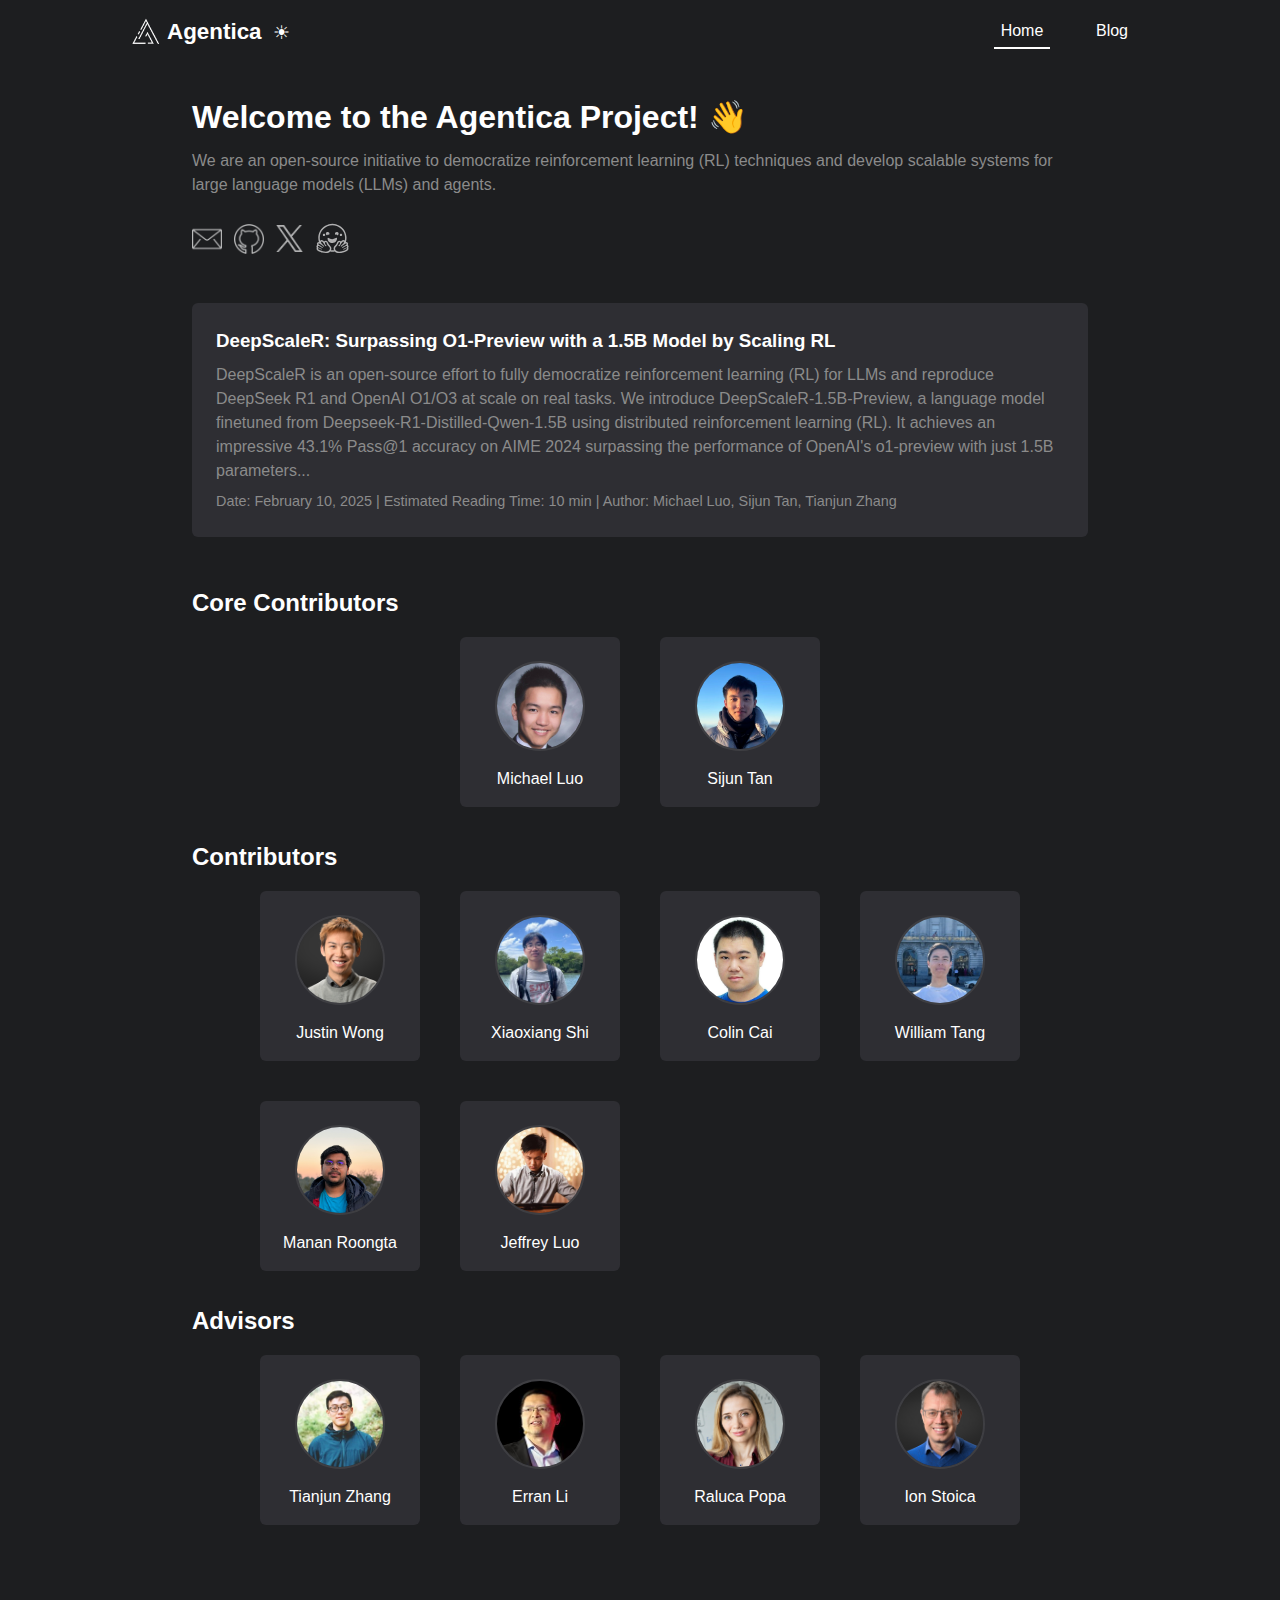
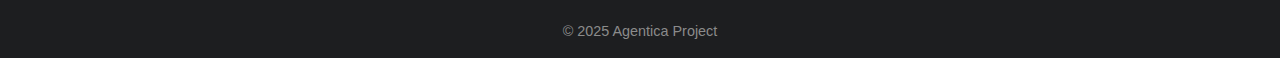
==== index.html @ f3c55188 "Update index.html" ====
<!DOCTYPE html>
<html lang="en">
<head>
  <meta charset="UTF-8" />
  <meta name="viewport" content="width=device-width, initial-scale=1.0"/>
  <title>Agentica - Home</title>
  <!-- Link to CSS -->
  <link rel="stylesheet" href="styles.css" />
  <!-- Add favicon -->
  <link rel="icon" type="image/x-icon" href="images/agentica_logo/favicon.ico">
</head>
<body>

  <!-- ========== HEADER / NAVBAR ========== -->
  <header>
    <div class="logo">
      <a href="index.html" class="logo-container">
        <img src="images/agentica_logo/agentica_logo_light.png" alt="Agentica Logo" class="logo-img" id="logo">
        <h1 class="logo-text">Agentica</h1>
        <button class="theme-toggle-btn" id="themeToggleBtn">
          <span class="toggle-icon">☾</span>
          <span class="toggle-label">Light Mode</span>
        </button>
      </a>          
    </div>
    <nav class="nav-bar">
      <ul class="nav-links">
        <li><a href="index.html" class="nav-btn active">Home</a></li>
        <li><a href="blog.html" class="nav-btn">Blog</a></li> 
      </ul>
    </nav>
  </header>

  <!-- ========== HERO / INTRO SECTION ========== -->
  <section class="hero">
    <div class="hero-text">
      <h2>Welcome to the Agentica Project! 👋 </h2>
      <p class="main-paragraph">
        We are an open-source initiative to democratize reinforcement learning (RL) techniques and develop scalable systems for large language models (LLMs) and agents.
      </p>
      <div class="social-icons">
        <a href="mailto:agenticaproject@gmail.com">
          <img id="email-icon" src="images/contact_icons/email_light.png" alt="Email" class="social-icon">
        </a>
        <a href="https://github.com/agentica-project">
          <img id="github-icon" src="images/contact_icons/github_light.png" alt="GitHub" class="social-icon">
        </a>
        <a href="https://x.com/agentica_">
          <img id="x-icon" src="images/contact_icons/x_light.png" alt="Twitter" class="social-icon x-logo">
        </a>
        <a href="https://huggingface.co/agentica-org">
          <img id="huggingface-icon" src="images/contact_icons/huggingface_light.png" alt="Hugging Face" class="social-icon">
        </a>
      </div>
    </div>
  </section>

  <!-- ========== PROJECT SECTION ========== -->
  <section id="project">
    <a href="https://pretty-radio-b75.notion.site/DeepScaleR-Surpassing-O1-Preview-with-a-1-5B-Model-by-Scaling-RL-19681902c1468005bed8ca303013a4e2" rel="noopener noreferrer">
      <h3>DeepScaleR: Surpassing O1-Preview with a 1.5B Model by Scaling RL</h3>
      <p class="main-paragraph">
        DeepScaleR is an open-source effort to fully democratize reinforcement learning (RL) for LLMs and reproduce DeepSeek R1 and OpenAI O1/O3 at scale on real tasks. We introduce DeepScaleR-1.5B-Preview, a language model finetuned from Deepseek-R1-Distilled-Qwen-1.5B using distributed reinforcement learning (RL). It achieves an impressive 43.1% Pass@1 accuracy on AIME 2024 surpassing the performance of OpenAI's o1-preview with just 1.5B parameters...
      </p>
      <div class="post-meta">Date: February 10, 2025 | Estimated Reading Time: 10 min | Author: Michael Luo, Sijun Tan, Tianjun Zhang</div>
    </a>
  </section>

  <!-- ========== TEAM SECTION ========== -->
  <section id="team">
    <!-- Core Contributors -->
    <div class="team-group">
      <h3>Core Contributors</h3>
      <div class="team-grid">
        <!-- Michael Luo -->
        <div class="team-member">
          <!-- The entire tile is a link -->
          <a href="https://michaelzhiluo.github.io/" target="_blank" rel="noopener noreferrer">
            <img src="images/people/michael_luo.jpg" alt="Michael Luo" />
            <h4>Michael Luo</h4>
          </a>
        </div>

        <!-- Sijun Tan -->
        <div class="team-member">
          <a href="https://jeffreysijuntan.github.io/" target="_blank" rel="noopener noreferrer">
            <img src="images/people/sijun_tan.png" alt="Sijun Tan" />
            <h4>Sijun Tan</h4>
          </a>
        </div>
      </div>
    </div>

    <!-- Contributors -->
    <div class="team-group">
      <h3>Contributors</h3>
      <div class="team-grid contributors-grid">
        <!-- Justin Wong -->
        <div class="team-member">
          <a href="https://people.eecs.berkeley.edu/~wong.justin/" target="_blank" rel="noopener noreferrer">
            <img src="images/people/justin_wong.jpg" alt="Justin Wong" />
            <h4>Justin Wong</h4>
          </a>
        </div>

        <!-- Xiaoxiang Shi -->
        <div class="team-member">
          <a href="https://scholar.google.com/citations?user=G4YpJt4AAAAJ&hl=en" target="_blank" rel="noopener noreferrer">
            <img src="images/people/xiaoxiang_shi.jpg" alt="Xiaoxiang Shi" />
            <h4>Xiaoxiang Shi</h4>
          </a>
        </div>

        <!-- Colin Cai -->
        <div class="team-member">
          <a href="https://www.linkedin.com/in/colincai9" target="_blank" rel="noopener noreferrer">
            <img src="images/people/colin_cai.jpg" alt="Colin Cai" />
            <h4>Colin Cai</h4>
          </a>
        </div>

        <!-- William Tang -->
        <div class="team-member">
          <a href="https://www.linkedin.com/in/william-tang-cal/" target="_blank" rel="noopener noreferrer">
            <img src="images/people/william_tang.png" alt="William Tang" />
            <h4>William Tang</h4>
          </a>
        </div>

        <!-- Manan Roongta -->
        <div class="team-member">
          <a href="https://www.linkedin.com/in/mananroongta/" target="_blank" rel="noopener noreferrer">
            <img src="images/people/manan_roongta.jpg" alt="Manan Roongta" />
            <h4>Manan Roongta</h4>
          </a>
        </div>

        <!-- Jeffrey Luo -->
        <div class="team-member">
          <a href="https://www.linkedin.com/in/jeffrey-luo-a4929126a" target="_blank" rel="noopener noreferrer">
            <img src="images/people/jeffrey_luo.jpeg" alt="Jeffrey Luo" />
            <h4>Jeffrey Luo</h4>
          </a>
        </div>
      </div>
    </div>

    <!-- Advisors -->
    <div class="team-group">
      <h3>Advisors</h3>
      <div class="team-grid">
        <!-- Tianjun Zhang -->
        <div class="team-member">
          <a href="https://tianjunz.github.io/" target="_blank" rel="noopener noreferrer">
            <img src="images/people/tianjun_zhang.jpeg" alt="Tianjun Zhang" />
            <h4>Tianjun Zhang</h4>
          </a>
        </div>

        <!-- Erran Li -->
        <div class="team-member">
          <a href="https://www.cs.columbia.edu/~lierranli/" target="_blank" rel="noopener noreferrer">
            <img src="images/people/erran_li.jpeg" alt="Erran Li" />
            <h4>Erran Li</h4>
          </a>
        </div>

        <!-- Raluca Popa -->
        <div class="team-member">
          <a href="https://people.eecs.berkeley.edu/~raluca/" target="_blank" rel="noopener noreferrer">
            <img src="images/people/raluca_popa.png" alt="Raluca Ada Popa" />
            <h4>Raluca Popa</h4>
          </a>
        </div>

        <!-- Ion Stoica -->
        <div class="team-member">
          <a href="https://people.eecs.berkeley.edu/~istoica/" target="_blank" rel="noopener noreferrer">
            <img src="images/people/ion_stoica.png" alt="Ion Stoica" />
            <h4>Ion Stoica</h4>
          </a>
        </div>
      </div>
    </div>
  </section>

  <!-- ========== FOOTER ========== -->
  <footer>
    <p>© 2025 Agentica Project</p>
  </footer>
  <script>
    const themeToggleBtn = document.getElementById('themeToggleBtn');
    const body = document.body;
    const emailIcon = document.getElementById('email-icon');
    const githubIcon = document.getElementById('github-icon');
    const xIcon = document.getElementById('x-icon');
    const huggingfaceIcon = document.getElementById('huggingface-icon');
    const logo = document.getElementById('logo');
    const toggleIcon = document.querySelector('.toggle-icon');
    const toggleLabel = document.querySelector('.toggle-label');

    // Function to update image sources based on theme
    function updateIcons(theme) {
        if (theme === 'light') {
        emailIcon.src = "images/contact_icons/email_light.png";
        githubIcon.src = "images/contact_icons/github_light.png";
        xIcon.src = "images/contact_icons/x_light.png";
        logo.src = "images/agentica_logo/agentica_logo_light.png"; // Light mode logo
        huggingfaceIcon.src = "images/contact_icons/huggingface_light.svg";
        } else {
        emailIcon.src = "images/contact_icons/email_dark.png";
        githubIcon.src = "images/contact_icons/github_dark.png";
        xIcon.src = "images/contact_icons/x_dark.png";
        logo.src = "images/agentica_logo/agentica_logo_dark.png"; // Dark mode logo
        huggingfaceIcon.src = "images/contact_icons/huggingface_dark.svg";
        }
    }

    // Check stored theme in localStorage
    let savedTheme = localStorage.getItem('theme');

    // If no theme is set, default to dark mode
    if (!savedTheme) {
        savedTheme = 'dark';
        localStorage.setItem('theme', 'dark');
    }

    // Apply the stored theme on page load
    if (savedTheme === 'light') {
        body.classList.add('light-mode');
        toggleIcon.textContent = '☾'; // Moon icon for light mode
        toggleLabel.textContent = 'Dark Mode';
        updateIcons('light');
    } else {
        body.classList.remove('light-mode');
        toggleIcon.textContent = '☀\uFE0E';  // Force sun to text style
        toggleLabel.textContent = 'Light Mode';
        updateIcons('dark');
    }

    // Event listener for theme toggle
    themeToggleBtn.addEventListener('click', () => {
        body.classList.toggle('light-mode');
        let newTheme = body.classList.contains('light-mode') ? 'light' : 'dark';
        localStorage.setItem('theme', newTheme);
        toggleIcon.textContent = newTheme === 'light' ? '☾' : '☀\uFE0E';
        toggleLabel.textContent = newTheme === 'light' ? 'Dark Mode' : 'Light Mode';
        updateIcons(newTheme);
    });
  </script>
  
</body>
</html>
---- styles.css ----
/* ========== GLOBAL STYLES ========== */

/* Default (Dark Mode) -- you can store the dark mode in :root,
   or store them in a .dark-mode class. 
   We'll store the default in :root as dark mode. 
*/
:root {
  --bg-color: #1d1e20;   /* background color */
  --text-color: #fff; /* text color */
  --card-bg: #2e2e33;    /* background for cards / tiles */
  --card-hover-bg: #2e2e33;
  --border-color: rgba(128, 128, 128, 0.2); /* More subtle gray with opacity */
  --link-hover: #ccc;
  color-scheme: dark light; /* Helps prevent white flash in dark mode */
  --gray-text: #8b8b8b;  /* Gray for dark mode */
}

/* We'll define a .light-mode class to override these vars */
.light-mode {
  --bg-color: #f5f5f5;    
  --text-color: #000;
  --card-bg: #fff;   /* Changed from #f2f2f2 to white */
  --card-hover-bg: #fff;  /* Changed from #e6e6e6 to white */
  --border-color: rgba(128, 128, 128, 0.2); /* Same subtle gray for light mode */
  --link-color: #1a0dab;
  --link-hover-color: #551a8b;
  --gray-text: #666666;  /* Darker gray for light mode */
}

/* Apply these variables */
* {
  margin: 0;
  padding: 0;
  box-sizing: border-box;
  font-family: Segoe UI, Roboto, Helvetica, Arial, sans-serif;
}

body {
  background: var(--bg-color);
  color: var(--text-color);
  line-height: 1.5;
  transition: background-color 0.3s ease, color 0.3s ease;
  padding-top: 45px; /* Reduced from 52px */
}

/* Links */
a {
  text-decoration: none;
  color: var(--text-color);
  transition: color 0.3s, background 0.3s;
}

/* Header / Navbar */
header {
  display: flex;
  justify-content: space-between;
  align-items: center;
  padding: 0.4rem 10%; /* Reduced from 0.5rem */
  background: var(--bg-color);
  position: fixed; /* Change from relative to fixed */
  top: 0;
  left: 0;
  right: 0;
  z-index: 1000; /* Ensure header stays above other content */
  transition: background-color 0.3s ease;
}

nav ul {
  list-style: none;
  display: flex;
  gap: 1rem;
}

nav ul li a {
  padding: 0.5rem 0.75rem;
  border-radius: 0;
}

.main-paragraph {
  color: var(--gray-text);
}  

nav ul li a:hover,
nav ul li a.active {
  background: transparent;
}

.logo {
  display: flex;
  align-items: center;
  margin-left: 0; /* Remove the extra margin */
}
  
.logo-img {
  height: 35px;
  width: auto;
  display: block; /* Remove any extra space */
}  

.logo-container {
  display: flex;
  align-items: center; /* Keep items vertically centered */
  gap: 4px;
  text-decoration: none;
  position: relative;
  padding-right: 28px;
  height: 35px; /* Match logo height */
}
  
.logo-text {
  font-size: 1.4rem;
  color: var(--text-color);
  font-weight: bold;
  margin: 0;
  line-height: 35px; /* Match logo height */
  display: flex;
  align-items: center;
  transition: background-color 0.3s ease, 
              color 0.3s ease, 
              border-color 0.3s ease;
}
  
.social-icons {
  display: flex;
  justify-content: flex-start;
  align-items: center;
  gap: 12px;
  margin-top: 0 !important;
  padding-top: 0px !important;
  padding-left: 0;
}
  
.social-icon {
  width: 30px;
  height: auto;
  opacity: 0.7;
  transition: transform 0.2s ease-in-out, opacity 0.2s ease-in-out;
}

/* Specific styles for X logo - only modifying width */
.social-icon.x-logo {
  width: 27px;
  opacity: 0.65;
}

/* Specific style for Hugging Face logo */
.social-icon#huggingface-icon {
  width: 35px;
  opacity: 0.65;
}

/* Hover effects for all icons */
.social-icon:hover {
  transform: scale(1.1);
  opacity: 1 !important;
}

/* Align Blog/Home buttons and Theme Toggle Button */
.nav-bar {
  display: flex;
  align-items: center;
  justify-content: flex-end; /* Align everything to the right */
  gap: 15px; /* Keeps spacing between elements */
  height: 50px; /* Ensures navbar height remains fixed */
  margin-right: 20px; /* Add some margin from the right edge */
}

.nav-links {
  list-style: none;
  display: flex;
  align-items: center;
  gap: 10px; /* Consistent spacing between buttons */
  margin: 0;
  padding: 0;
}

.nav-links li {
  margin-right: 0;
}

/* Update nav button styles */
.nav-btn {
  display: inline-block;
  padding: 8px 15px; /* Reduced from 10px 15px */
  color: var(--text-color);
  text-decoration: none;
  font-weight: normal;
  font-size: 16px;
  line-height: 1;
  min-width: 80px;
  text-align: center;
  transition: opacity 0.3s ease;
  position: relative;
  background: transparent;
  border-radius: 0;
}

/* Add underline for active state */
.nav-btn.active {
  color: var(--text-color);
}

.nav-btn.active::after {
  content: '';
  position: absolute;
  bottom: -2px; /* Adjusted from 6px */
  left: 15%;
  width: 70%;
  height: 2px;
  background-color: var(--text-color);
  transition: background-color 0.3s ease;
}

/* Update hover state */
.nav-btn:hover {
  opacity: 0.7;
}

/* Hero */
.hero {
  background: var(--bg-color);
  padding: 3rem 15% 1.5rem 15%; /* Increased bottom padding from 1rem */
  text-align: left;
}

.hero-text {
  max-width: none;
  margin: 0;
  text-align: left;
  padding-left: 0; /* Remove the extra padding */
}

.hero-text h2 {
  font-size: 2rem;
  margin-bottom: 0.5rem !important; /* Reduced from 1rem */
  padding-bottom: 0px !important;
}

.hero-text .main-paragraph {
  margin-bottom: 1.5rem; /* Increased from 1rem */
  max-width: none;
}

/* Project Title */
#project {
  padding: 1rem 15% 2rem 15%; /* Add back some top padding (was 0) */
}

#project h2 {
  display: none; /* Remove "Our Latest Project" heading */
}

/* Update project card styling for both modes */
#project a {
  text-decoration: none;
  border: none;
  display: block;
  padding: 1.5rem;
  border-radius: 6px;
  box-shadow: none;
  background: #2e2e33; /* Darker background to match Lilian's */
}

/* Light mode - white background */
.light-mode #project a {
  background: #fff;
}

#project-title {
  color: var(--text-color);
  font-weight: bold;
  font-size: 1.5rem;
  cursor: pointer;
  margin-bottom: 0.5rem;
}

#project h3 {
  margin-bottom: 0.5rem; /* Increased spacing between title and description */
}

#project .main-paragraph {
  margin-bottom: 0.5rem; /* Added spacing between description and date */
  color: var(--gray-text);
}

/* Section Headings */
section {
  padding: 2rem 15%;
  max-width: none;
}

section h2 {
  font-size: 1.75rem;
  margin-bottom: 1rem;
  color: var(--text-color);
  border-bottom: 1px solid var(--border-color);
  padding-bottom: 0.5rem;
  transition: background-color 0.3s ease, 
              color 0.3s ease, 
              border-color 0.3s ease;
}

/* Remove the border specifically for "Agentica Project" */
.hero h2 {
  border-bottom: none !important;
}

/* Team / Cards */
.team-group {
  margin-bottom: 2rem;
}

.team-group h3 {
  margin-bottom: 0.5rem; /* Reduced from 1rem */
  font-size: 1.5rem;
  color: var(--text-color);
  padding-bottom: 0.5rem;
  font-weight: bold;
}

/* Update contributors grid layout */
.contributors-grid {
  display: grid;
  grid-template-columns: repeat(auto-fit, 160px);
  gap: 2.5rem;
  margin-top: 0.5rem; /* Reduced from 1rem */
  justify-content: center;
}

/* Update regular team grid */
.team-grid {
  display: grid;
  grid-template-columns: repeat(auto-fit, 160px);
  gap: 2.5rem;
  margin-top: 0.5rem; /* Reduced from 1rem */
  justify-content: center;
}

/* Update team member card styling */
.team-member {
  background: #2e2e33;
  border-radius: 6px;
  text-align: center;
  width: 160px;
  height: 170px; /* Reduced from 200px */
  display: flex;
  flex-direction: column;
  align-items: center;
}

.team-member a {
  display: flex;
  flex-direction: column;
  align-items: center;
  padding: 1.5rem 1rem 1rem 1rem; /* Reduced bottom padding */
  height: 100%;
}

.team-member img {
  width: 90px;
  height: 90px;
  border-radius: 50%;
  object-fit: cover;
  border: 2px solid var(--border-color);
  margin-bottom: -2rem; /* Adjusted from -3rem */
}

.team-member h4 {
  margin-top: 3rem; /* Changed from auto */
  margin-bottom: 0;
  font-size: 1rem;
  color: var(--text-color);
  font-weight: normal;
}

.team-member p {
  color: var(--link-hover);
  font-size: 0.95rem;
  margin-bottom: 0.5rem;
}

/* Contact */
.contact-list {
  list-style: none;
  margin-top: 1rem;
  padding-left: 0;
}

.contact-list li {
  margin-bottom: 0.75rem;
}

.contact-list a {
  color: var(--text-color);
  border-bottom: 1px dotted var(--text-color);
  transition: color 0.2s;
}

.contact-list a:hover {
  color: var(--link-hover);
}

/* Blog Cards */
.blog-card {
  background: transparent;
  border-radius: 0;
  padding: 0.75rem 0;
  text-decoration: none;
  display: block;
  border-bottom: 1px solid var(--border-color);
}

.blog-card:hover {
  transform: none;
  background: transparent;
}

.blog-card h3 {
  margin-bottom: 0.25rem;
  font-size: 1.25rem;
  color: var(--text-color);
  font-weight: normal;
}

.blog-card p {
  margin: 0; /* Remove margin to control spacing with padding */
  color: var(--gray-text);
}

.blog-card a {
  color: var(--text-color);
  font-weight: bold;
  border-bottom: 1px dotted var(--text-color);
}

.blog-card a:hover {
  color: var(--link-hover);
}

/* Footer */
footer {
  text-align: center;
  padding: 1rem 2rem; /* Reduced from 2rem */
  background: var(--bg-color);
  color: var(--gray-text);
  border-top: none;
  margin-top: 1rem; /* Reduced from 2rem */
  font-size: 0.9rem;
}

footer p {
  opacity: 1; /* Remove opacity since we're using the correct gray */
}

/* ===================== THEME TOGGLE BUTTON ===================== */
/* Theme Toggle Button - adjusted size */
.theme-toggle-btn {
  cursor: pointer;
  padding: 0;
  background: transparent;
  color: var(--text-color);
  border: none;
  transition: color 0.3s ease, opacity 0.3s ease;
  display: flex;
  align-items: center;
  justify-content: center;
  width: 24px;
  height: 40px; /* Match logo height */
  min-width: unset;
  position: absolute;
  right: -4px;
  top: 54%;
  transform: translateY(-50%);
  margin: 0;
  z-index: 1001; /* Ensure it's above the anchor element */
}

.theme-toggle-btn:hover {
  opacity: 0.7;
}

/* Hide the toggle text */
.theme-toggle-btn .toggle-label {
  display: none;
}

.theme-toggle-btn .toggle-icon {
  margin: 0;
  font-size: 1.2rem; /* Slightly smaller */
  line-height: 35px; /* Match logo height */
}

/* Remove nav-bar right margin since toggle moved */
.nav-bar {
  margin-right: 0;
}

/* Add transitions to other elements that change color */
.logo-text,
.nav-btn,
.blog-card,
.team-member,
section h2,
.main-paragraph,
.theme-toggle-btn,
.hero,
footer {
  transition: background-color 0.3s ease, 
              color 0.3s ease, 
              border-color 0.3s ease;
}

/* Update all content within sections */
section > *,
.hero-text > *,
.team-group,
.blog-list {
  padding-left: 0;
  margin-left: 0;
}

/* Update blog list section */
.blog-list {
  padding: 4rem 15% 2rem 15%;
}

.blog-list h1 {
  font-size: 2.5rem;  /* Reduced Archive title from 4rem */
  font-weight: bold;
  margin-bottom: 3rem;
  color: var(--text-color);
}

.year-label {
  font-size: 4rem;  /* Increased year size from 2.5rem */
  font-weight: bold;
  margin-bottom: 2rem;
  color: var(--text-color);
}

.year-label sup {
  font-size: 3rem;  /* Adjusted superscript size */
  vertical-align: super;
  margin-left: 0.25rem;
}

.blog-post {
  display: flex;
  gap: 2rem;
  padding: 1rem 0;
  border-bottom: 1px solid var(--border-color);
  align-items: center;
  margin-bottom: 0.5rem; /* Added margin between posts */
}

.blog-post:last-child {
  border-bottom: none;
  margin-bottom: 0; /* Remove margin from last post */
}

.blog-post .date h2 {
  font-size: 1.5rem;  /* Reduced month size from 2rem */
  font-weight: bold;
  margin: 0;
  border: none;
  min-width: 180px;
  color: var(--text-color);
}

.blog-post .date sup {
  font-size: 0.8rem;  /* Adjusted month superscript */
  vertical-align: super;
  margin-left: 0.25rem;
}

.post-content h3 {
  font-size: 1.5rem;  /* Reduced post title from 2rem */
  font-weight: normal;
  margin-bottom: 0.5rem;
  color: var(--text-color);
}

.post-meta {
  font-size: 0.9rem;
  color: var(--gray-text);
  margin: 0;
  font-weight: normal;
}

/* Remove any borders or backgrounds */
.blog-card {
  background: transparent;
  border: none;
  padding: 0;
}

/* Hover effects */
.post-content h3:hover {
  opacity: 0.7;
  cursor: pointer;
}

/* Hide the team section heading */
#team > h2 {
  display: none;
}

/* Adjust spacing for team section without heading */
#team {
  padding-top: 1rem; /* Reduced padding since we removed the heading */
}

/* Update for light mode */
.light-mode .team-member {
  background: #fff;
}

.light-mode .team-member:hover {
  background: #e0e0e0;
}

/* Update light mode card backgrounds */
.light-mode .blog-card {
  background: transparent;
}

.light-mode .blog-card:hover {
  background: transparent;
}

/* Update blog section styling */
.year-section {
  margin-top: 2rem;
}

.year-header {
  font-size: 1.5rem;
  color: var(--text-color);
  margin-bottom: 1rem;
  font-weight: bold;
}

.posts-container {
  display: block;
}

.posts-list {
  display: flex;
  flex-direction: column;
  gap: 0;
}

.date-label {
  min-width: 100px;
  display: flex;
  align-items: center; /* Center vertically */
}

.date-label .month {
  color: var(--text-color);
  font-size: 1.2rem; /* Increased from 1rem */
  font-weight: bold;
}

.date-label .number {
  display: none;
}

.blog-card {
  flex: 1;
  padding: 0;
  border-bottom: none;
}

/* Add year label styling */
.year-label {
  font-size: 1.5rem;
  color: var(--text-color);
  font-weight: bold;
  margin: 1rem 0 0rem 0; /* Reduced top margin from 2rem to 1rem */
}

/* Remove the year section styles we don't need anymore */
.year-section, .year-header {
  display: none;
}
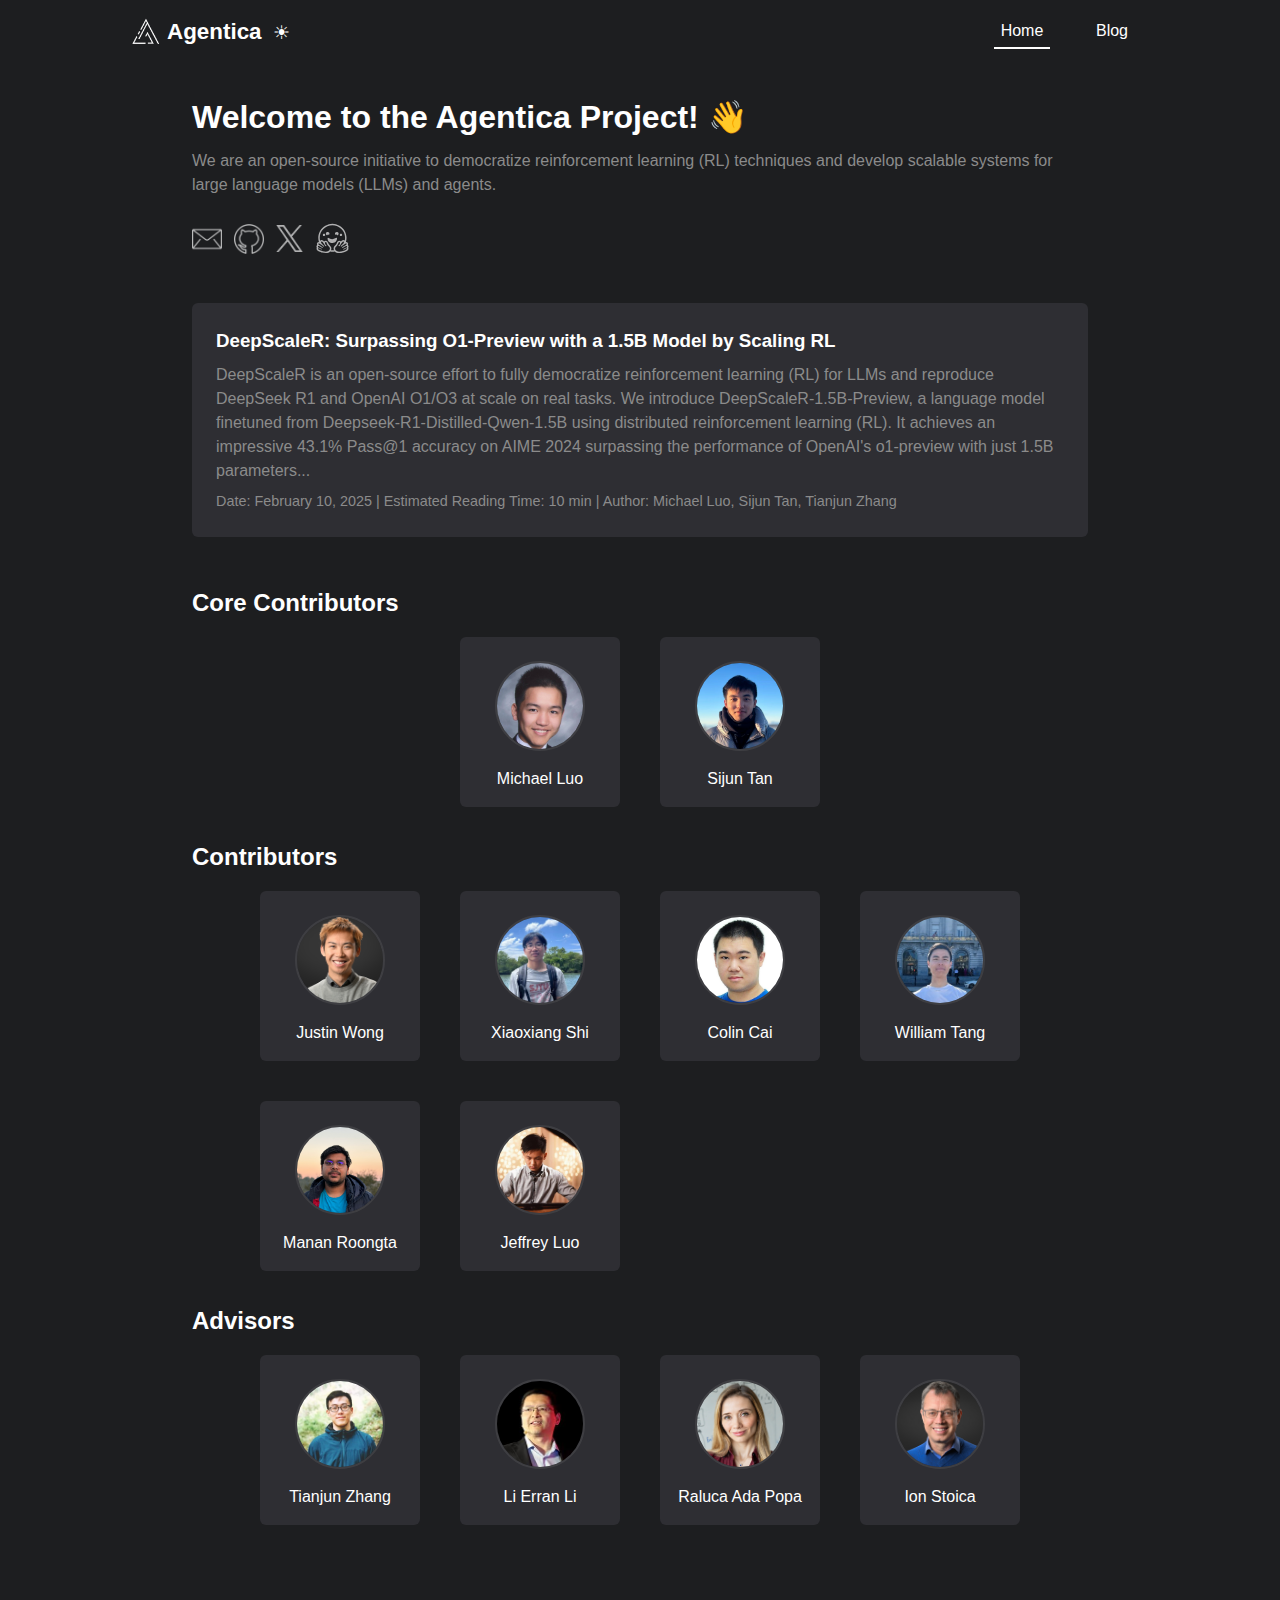
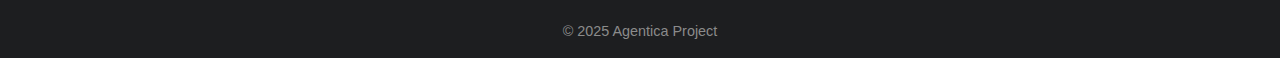
==== commit 9d2a0694: "fixed contributors names" ====
--- a/index.html
+++ b/index.html
@@ -160,8 +160,8 @@
         <!-- Erran Li -->
         <div class="team-member">
           <a href="https://www.cs.columbia.edu/~lierranli/" target="_blank" rel="noopener noreferrer">
-            <img src="images/people/erran_li.jpeg" alt="Erran Li" />
-            <h4>Erran Li</h4>
+            <img src="images/people/erran_li.jpeg" alt="Li Erran Li" />
+            <h4>Li Erran Li</h4>
           </a>
         </div>
 
@@ -169,7 +169,7 @@
         <div class="team-member">
           <a href="https://people.eecs.berkeley.edu/~raluca/" target="_blank" rel="noopener noreferrer">
             <img src="images/people/raluca_popa.png" alt="Raluca Ada Popa" />
-            <h4>Raluca Popa</h4>
+            <h4>Raluca Ada Popa</h4>
           </a>
         </div>
 
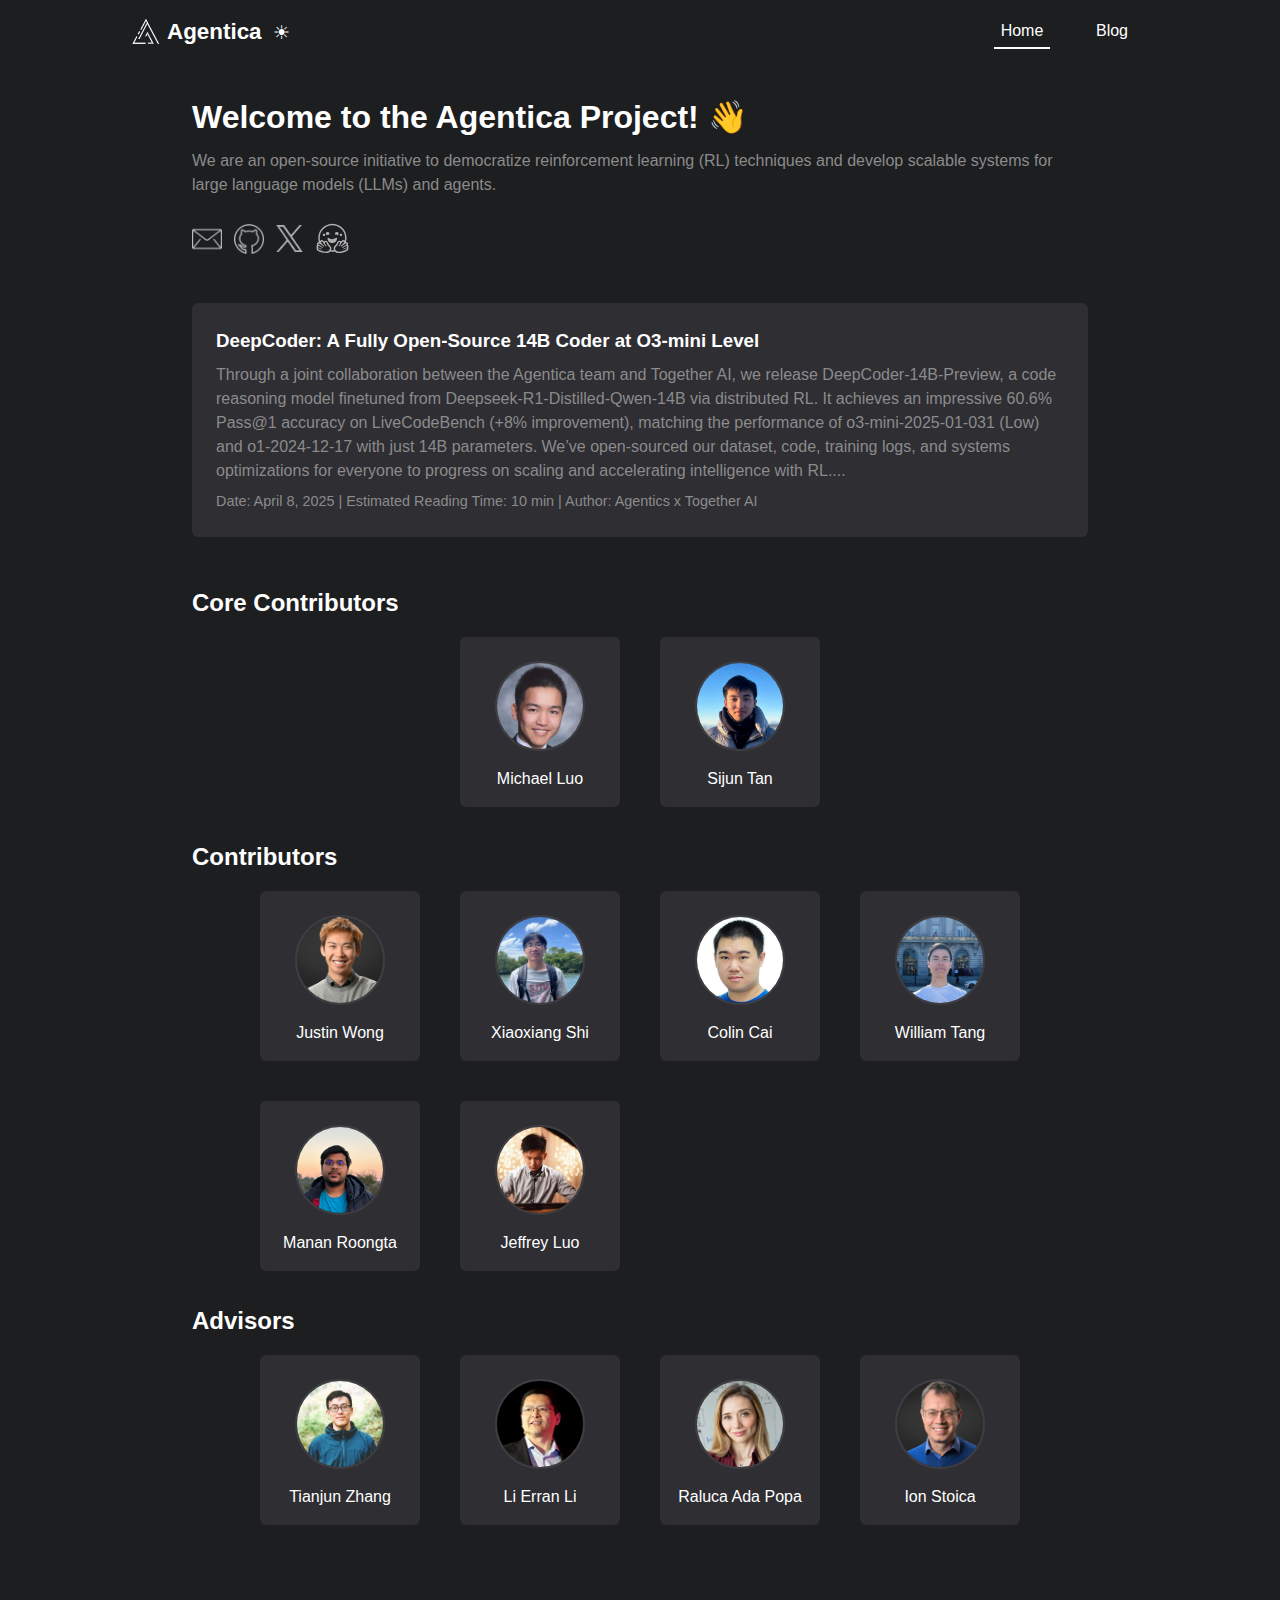
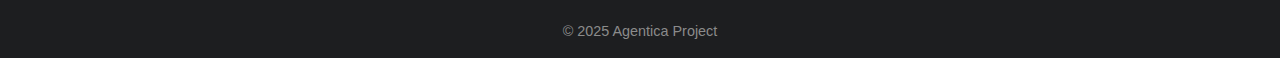
==== commit 8df8bab7: "Publishing DeepCoder" ====
--- a/index.html
+++ b/index.html
@@ -57,12 +57,12 @@
 
   <!-- ========== PROJECT SECTION ========== -->
   <section id="project">
-    <a href="https://pretty-radio-b75.notion.site/DeepScaleR-Surpassing-O1-Preview-with-a-1-5B-Model-by-Scaling-RL-19681902c1468005bed8ca303013a4e2" rel="noopener noreferrer">
-      <h3>DeepScaleR: Surpassing O1-Preview with a 1.5B Model by Scaling RL</h3>
+    <a href="https://pretty-radio-b75.notion.site/DeepCoder-A-Fully-Open-Source-14B-Coder-at-O3-mini-Level-1cf81902c14680b3bee5eb349a512a51" rel="noopener noreferrer">
+      <h3>DeepCoder: A Fully Open-Source 14B Coder at O3-mini Level</h3>
       <p class="main-paragraph">
-        DeepScaleR is an open-source effort to fully democratize reinforcement learning (RL) for LLMs and reproduce DeepSeek R1 and OpenAI O1/O3 at scale on real tasks. We introduce DeepScaleR-1.5B-Preview, a language model finetuned from Deepseek-R1-Distilled-Qwen-1.5B using distributed reinforcement learning (RL). It achieves an impressive 43.1% Pass@1 accuracy on AIME 2024 surpassing the performance of OpenAI's o1-preview with just 1.5B parameters...
+        Through a joint collaboration between the Agentica team and Together AI, we release DeepCoder-14B-Preview, a code reasoning model finetuned from Deepseek-R1-Distilled-Qwen-14B via distributed RL. It achieves an impressive 60.6% Pass@1 accuracy on LiveCodeBench (+8% improvement), matching the performance of o3-mini-2025-01-031 (Low) and o1-2024-12-17 with just 14B parameters. We’ve open-sourced our dataset, code, training logs, and systems optimizations for everyone to progress on scaling and accelerating intelligence with RL....
       </p>
-      <div class="post-meta">Date: February 10, 2025 | Estimated Reading Time: 10 min | Author: Michael Luo, Sijun Tan, Tianjun Zhang</div>
+      <div class="post-meta">Date: April 8, 2025 | Estimated Reading Time: 10 min | Author: Agentics x Together AI </div>
     </a>
   </section>
 
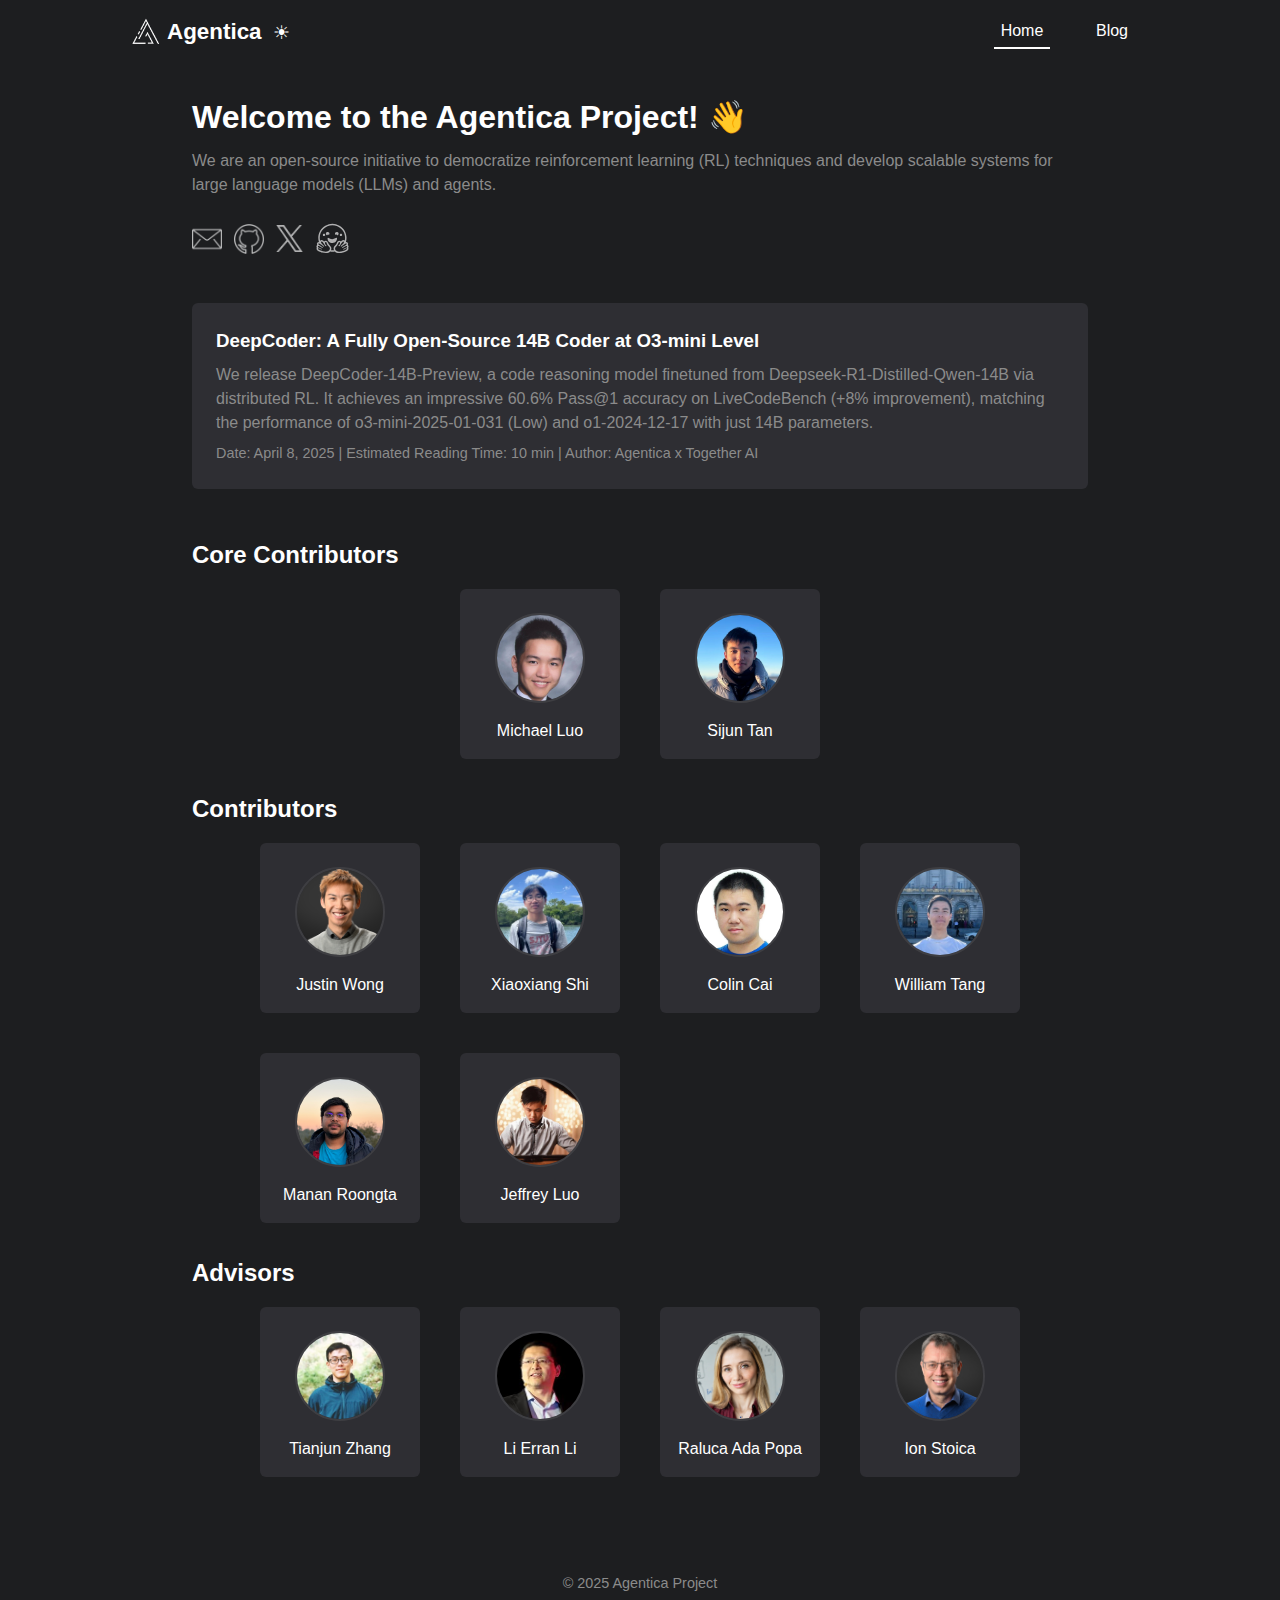
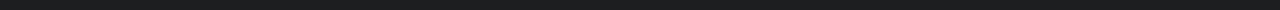
==== commit e0d1ca68: "Publishing DeepCoder (2)" ====
--- a/index.html
+++ b/index.html
@@ -60,9 +60,9 @@
     <a href="https://pretty-radio-b75.notion.site/DeepCoder-A-Fully-Open-Source-14B-Coder-at-O3-mini-Level-1cf81902c14680b3bee5eb349a512a51" rel="noopener noreferrer">
       <h3>DeepCoder: A Fully Open-Source 14B Coder at O3-mini Level</h3>
       <p class="main-paragraph">
-        Through a joint collaboration between the Agentica team and Together AI, we release DeepCoder-14B-Preview, a code reasoning model finetuned from Deepseek-R1-Distilled-Qwen-14B via distributed RL. It achieves an impressive 60.6% Pass@1 accuracy on LiveCodeBench (+8% improvement), matching the performance of o3-mini-2025-01-031 (Low) and o1-2024-12-17 with just 14B parameters. We’ve open-sourced our dataset, code, training logs, and systems optimizations for everyone to progress on scaling and accelerating intelligence with RL....
+        We release DeepCoder-14B-Preview, a code reasoning model finetuned from Deepseek-R1-Distilled-Qwen-14B via distributed RL. It achieves an impressive 60.6% Pass@1 accuracy on LiveCodeBench (+8% improvement), matching the performance of o3-mini-2025-01-031 (Low) and o1-2024-12-17 with just 14B parameters.
       </p>
-      <div class="post-meta">Date: April 8, 2025 | Estimated Reading Time: 10 min | Author: Agentics x Together AI </div>
+      <div class="post-meta">Date: April 8, 2025 | Estimated Reading Time: 10 min | Author: Agentica x Together AI </div>
     </a>
   </section>
 
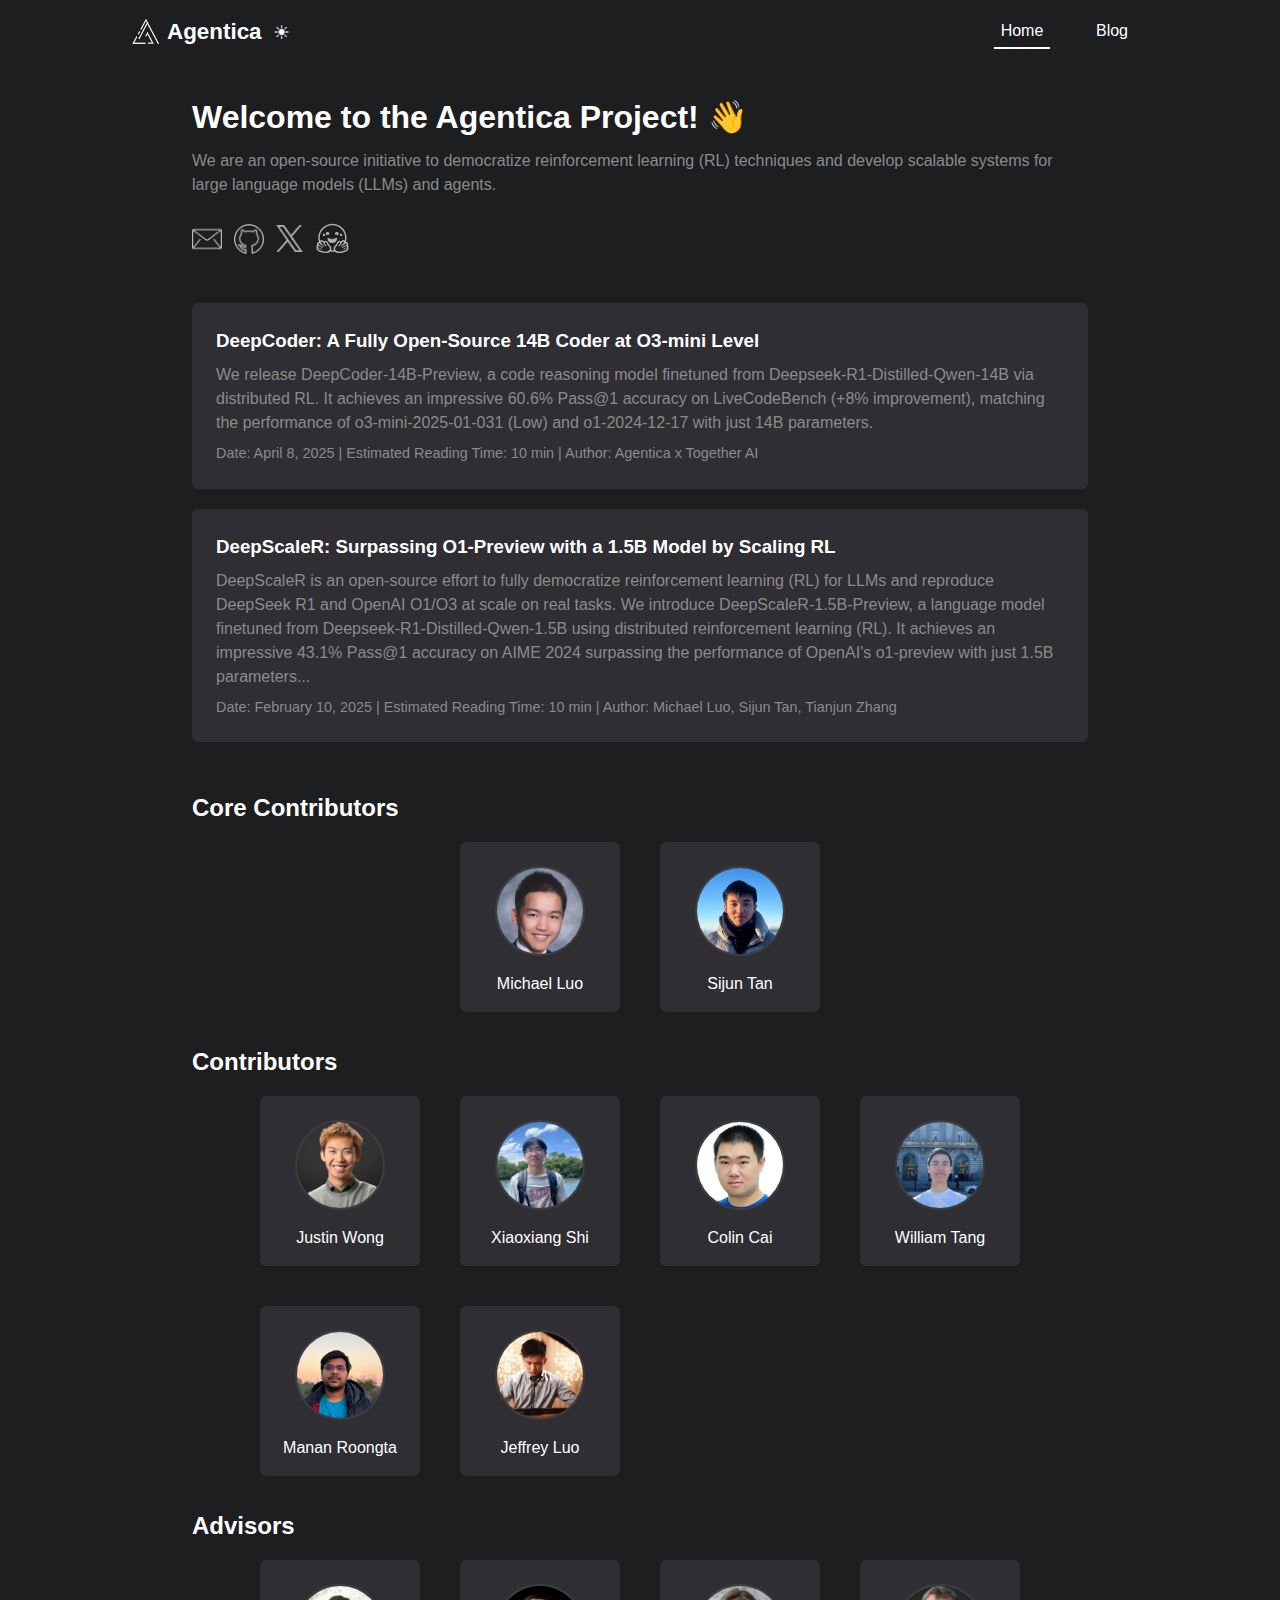
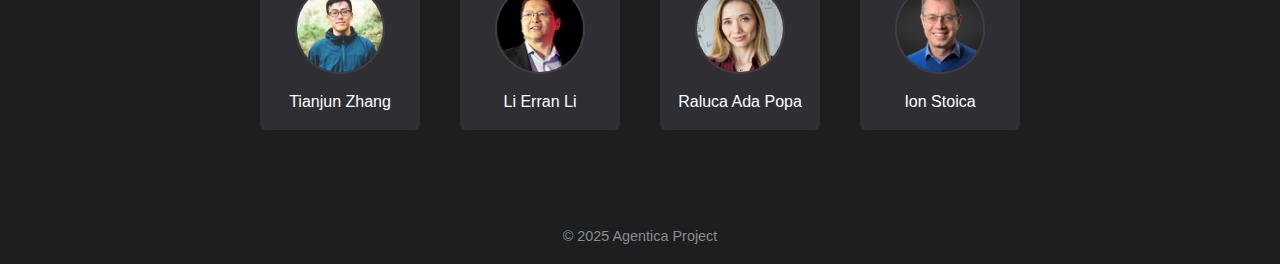
==== commit d9193b9a: "Support for two blocks on main page" ====
--- a/index.html
+++ b/index.html
@@ -63,6 +63,13 @@
         We release DeepCoder-14B-Preview, a code reasoning model finetuned from Deepseek-R1-Distilled-Qwen-14B via distributed RL. It achieves an impressive 60.6% Pass@1 accuracy on LiveCodeBench (+8% improvement), matching the performance of o3-mini-2025-01-031 (Low) and o1-2024-12-17 with just 14B parameters.
       </p>
       <div class="post-meta">Date: April 8, 2025 | Estimated Reading Time: 10 min | Author: Agentica x Together AI </div>
+    </a>
+    <a href="https://pretty-radio-b75.notion.site/DeepScaleR-Surpassing-O1-Preview-with-a-1-5B-Model-by-Scaling-RL-19681902c1468005bed8ca303013a4e2" rel="noopener noreferrer">
+      <h3>DeepScaleR: Surpassing O1-Preview with a 1.5B Model by Scaling RL</h3>
+      <p class="main-paragraph">
+        DeepScaleR is an open-source effort to fully democratize reinforcement learning (RL) for LLMs and reproduce DeepSeek R1 and OpenAI O1/O3 at scale on real tasks. We introduce DeepScaleR-1.5B-Preview, a language model finetuned from Deepseek-R1-Distilled-Qwen-1.5B using distributed reinforcement learning (RL). It achieves an impressive 43.1% Pass@1 accuracy on AIME 2024 surpassing the performance of OpenAI's o1-preview with just 1.5B parameters...
+      </p>
+      <div class="post-meta">Date: February 10, 2025 | Estimated Reading Time: 10 min | Author: Michael Luo, Sijun Tan, Tianjun Zhang</div>
     </a>
   </section>
 
--- a/styles.css
+++ b/styles.css
@@ -258,7 +258,12 @@
   padding: 1.5rem;
   border-radius: 6px;
   box-shadow: none;
-  background: #2e2e33; /* Darker background to match Lilian's */
+  background: #2e2e33; /* Darker background */
+  margin-bottom: 20px;
+}
+
+#project a:last-of-type {
+  margin-bottom: 0; /* Removes extra margin after last block */
 }
 
 /* Light mode - white background */
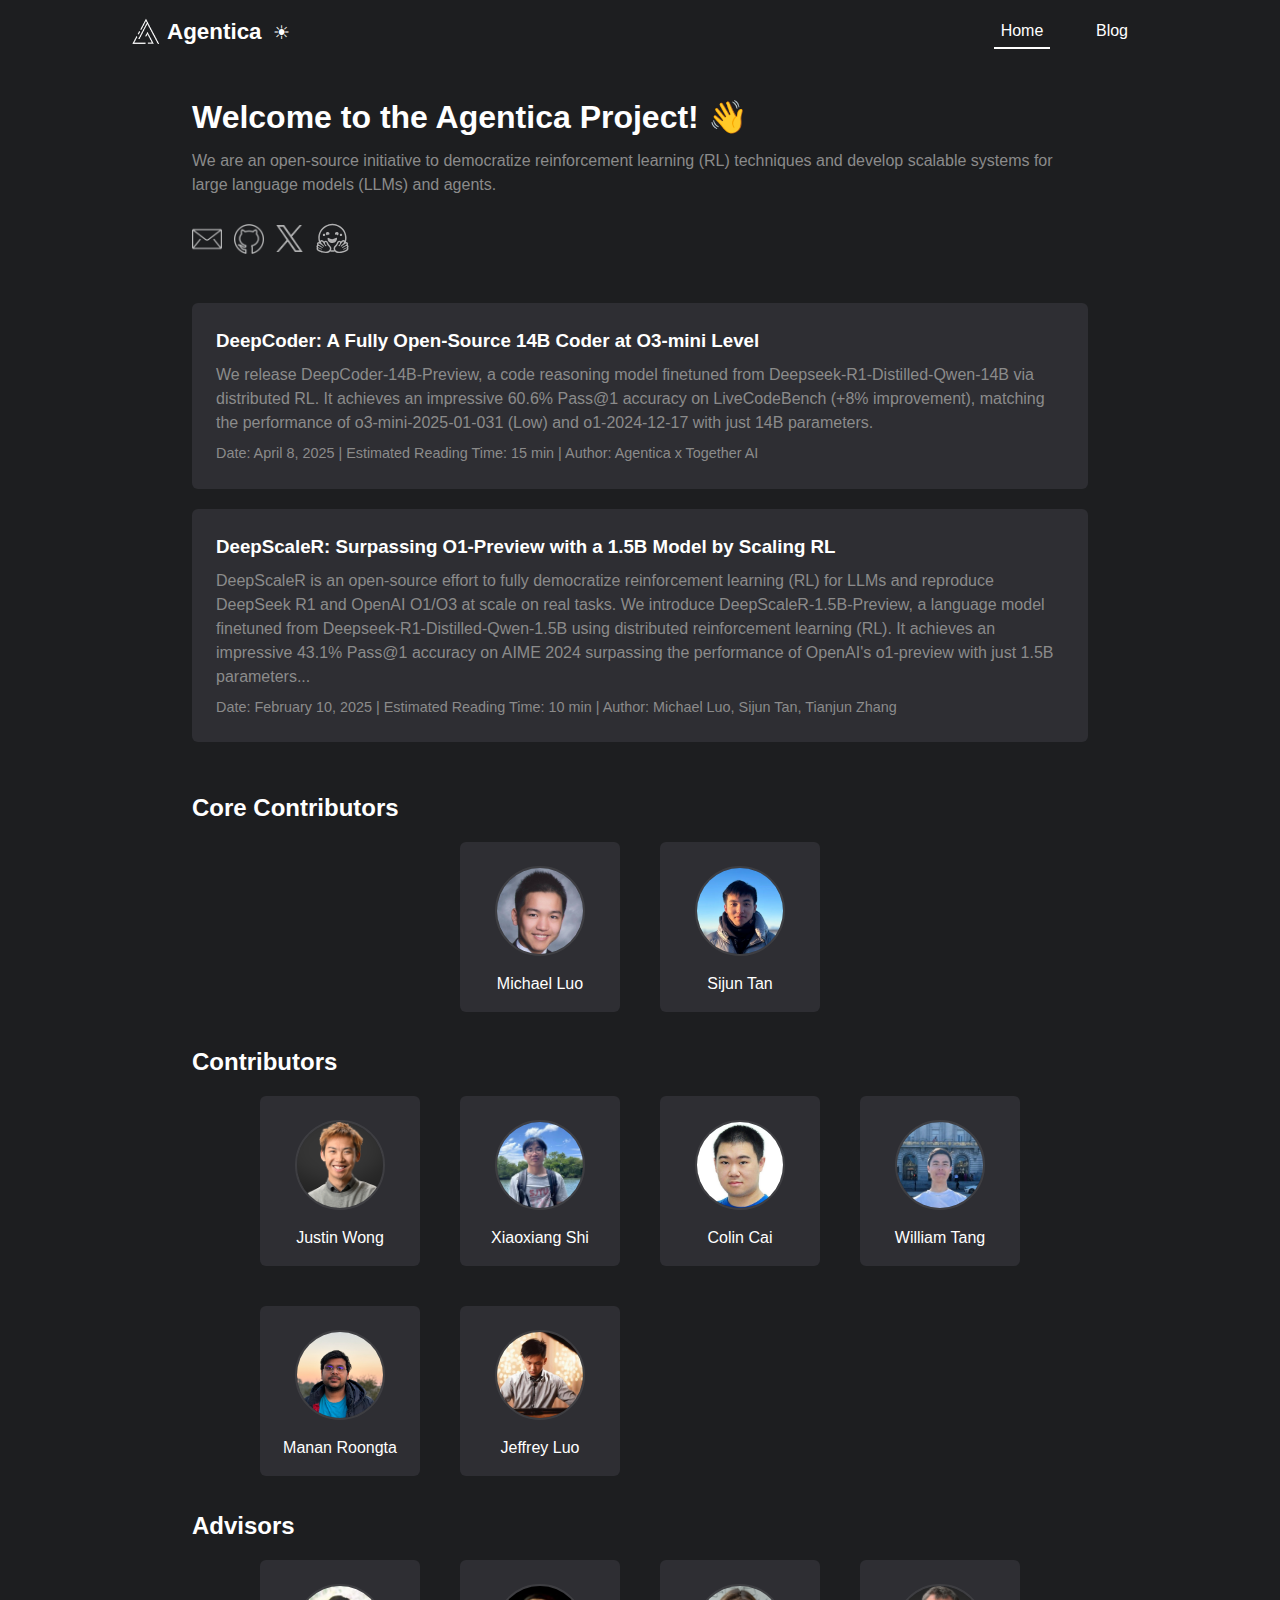
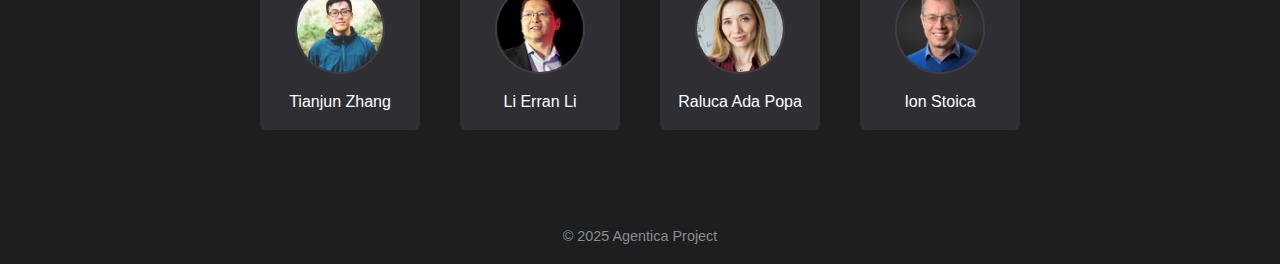
==== commit 803157e7: "updated estimated reading time" ====
--- a/index.html
+++ b/index.html
@@ -62,7 +62,7 @@
       <p class="main-paragraph">
         We release DeepCoder-14B-Preview, a code reasoning model finetuned from Deepseek-R1-Distilled-Qwen-14B via distributed RL. It achieves an impressive 60.6% Pass@1 accuracy on LiveCodeBench (+8% improvement), matching the performance of o3-mini-2025-01-031 (Low) and o1-2024-12-17 with just 14B parameters.
       </p>
-      <div class="post-meta">Date: April 8, 2025 | Estimated Reading Time: 10 min | Author: Agentica x Together AI </div>
+      <div class="post-meta">Date: April 8, 2025 | Estimated Reading Time: 15 min | Author: Agentica x Together AI </div>
     </a>
     <a href="https://pretty-radio-b75.notion.site/DeepScaleR-Surpassing-O1-Preview-with-a-1-5B-Model-by-Scaling-RL-19681902c1468005bed8ca303013a4e2" rel="noopener noreferrer">
       <h3>DeepScaleR: Surpassing O1-Preview with a 1.5B Model by Scaling RL</h3>
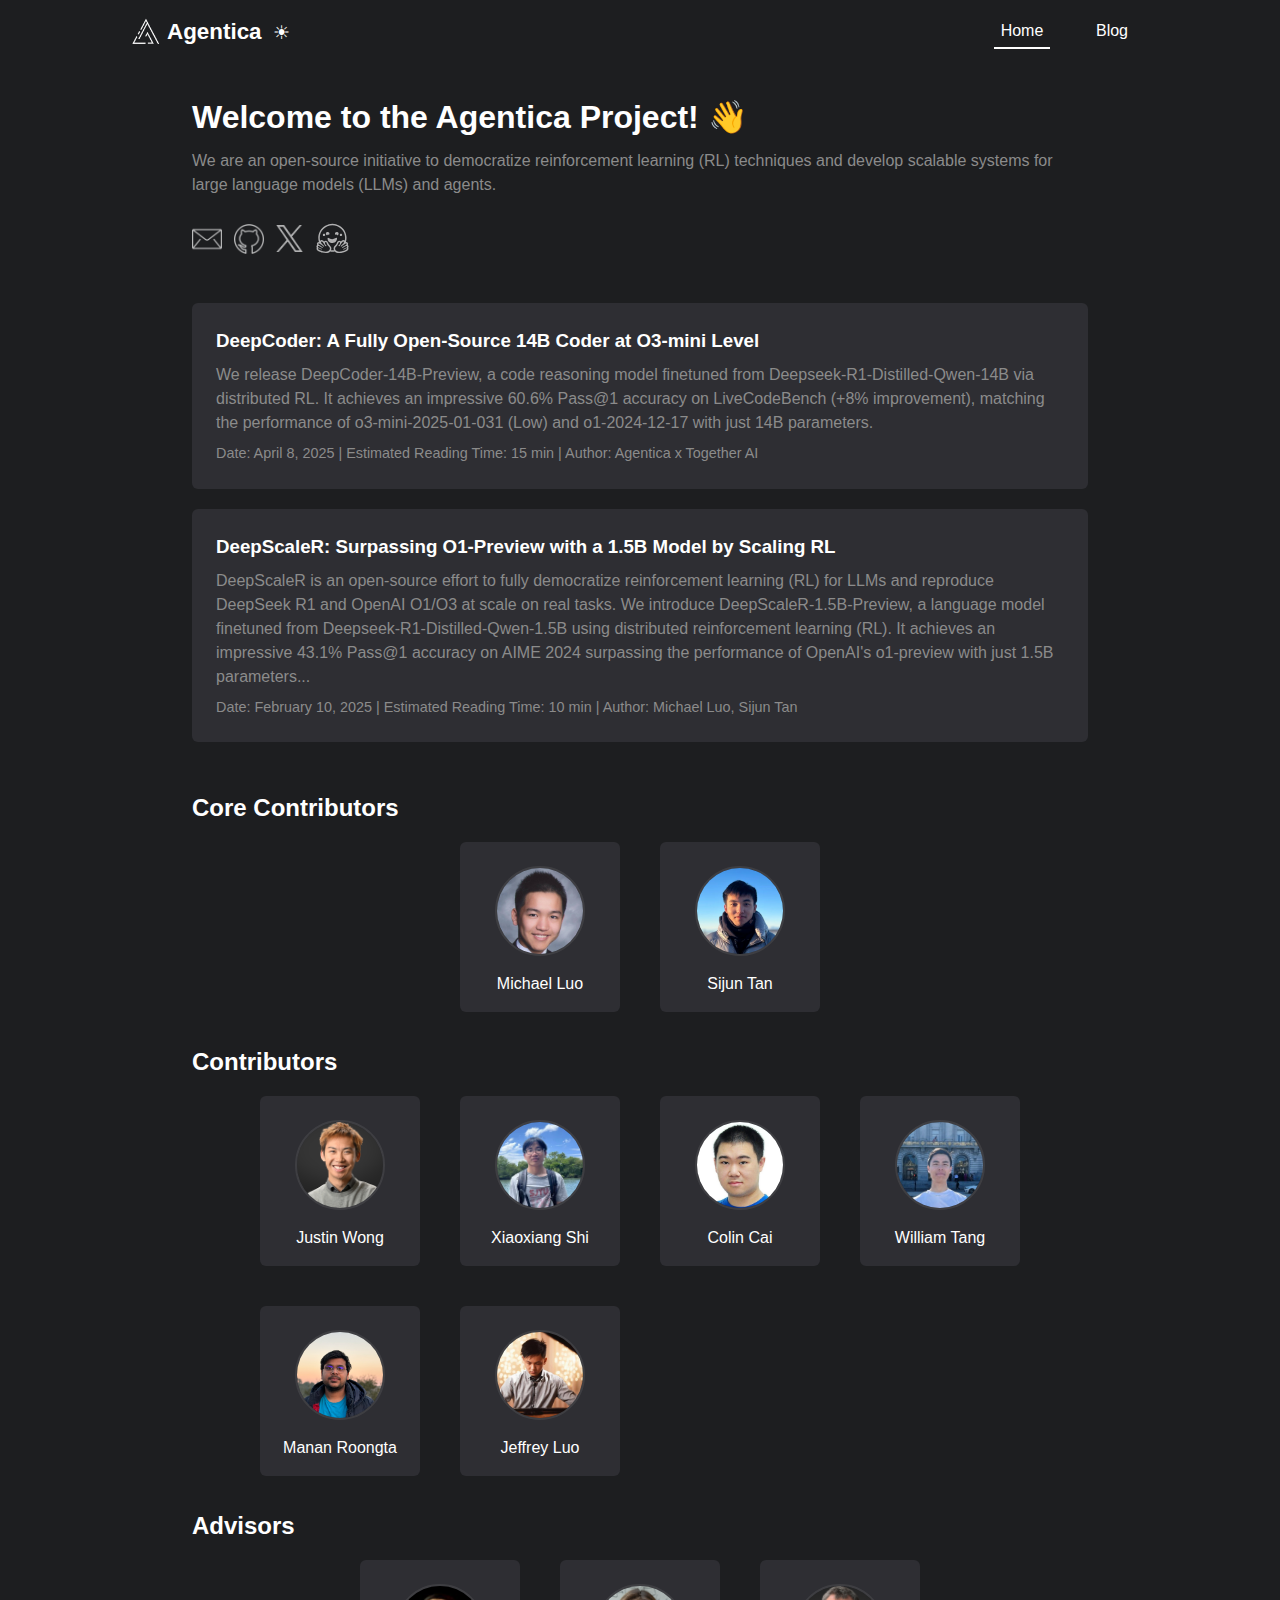
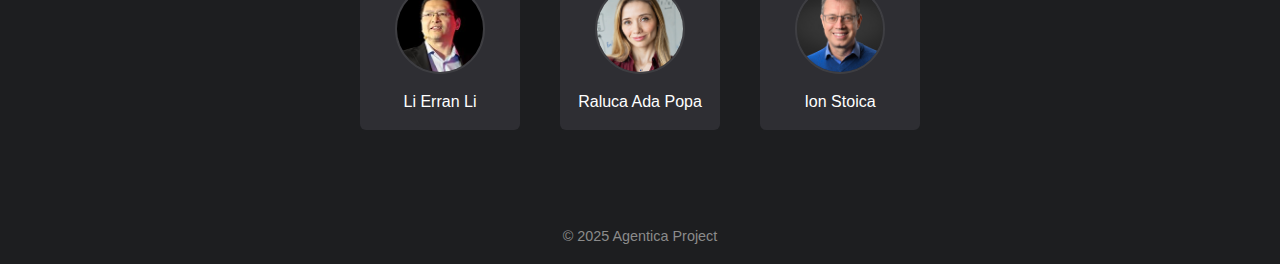
==== commit ec271877: "Update index.html" ====
--- a/index.html
+++ b/index.html
@@ -69,7 +69,7 @@
       <p class="main-paragraph">
         DeepScaleR is an open-source effort to fully democratize reinforcement learning (RL) for LLMs and reproduce DeepSeek R1 and OpenAI O1/O3 at scale on real tasks. We introduce DeepScaleR-1.5B-Preview, a language model finetuned from Deepseek-R1-Distilled-Qwen-1.5B using distributed reinforcement learning (RL). It achieves an impressive 43.1% Pass@1 accuracy on AIME 2024 surpassing the performance of OpenAI's o1-preview with just 1.5B parameters...
       </p>
-      <div class="post-meta">Date: February 10, 2025 | Estimated Reading Time: 10 min | Author: Michael Luo, Sijun Tan, Tianjun Zhang</div>
+      <div class="post-meta">Date: February 10, 2025 | Estimated Reading Time: 10 min | Author: Michael Luo, Sijun Tan</div>
     </a>
   </section>
 
@@ -156,14 +156,6 @@
     <div class="team-group">
       <h3>Advisors</h3>
       <div class="team-grid">
-        <!-- Tianjun Zhang -->
-        <div class="team-member">
-          <a href="https://tianjunz.github.io/" target="_blank" rel="noopener noreferrer">
-            <img src="images/people/tianjun_zhang.jpeg" alt="Tianjun Zhang" />
-            <h4>Tianjun Zhang</h4>
-          </a>
-        </div>
-
         <!-- Erran Li -->
         <div class="team-member">
           <a href="https://www.cs.columbia.edu/~lierranli/" target="_blank" rel="noopener noreferrer">
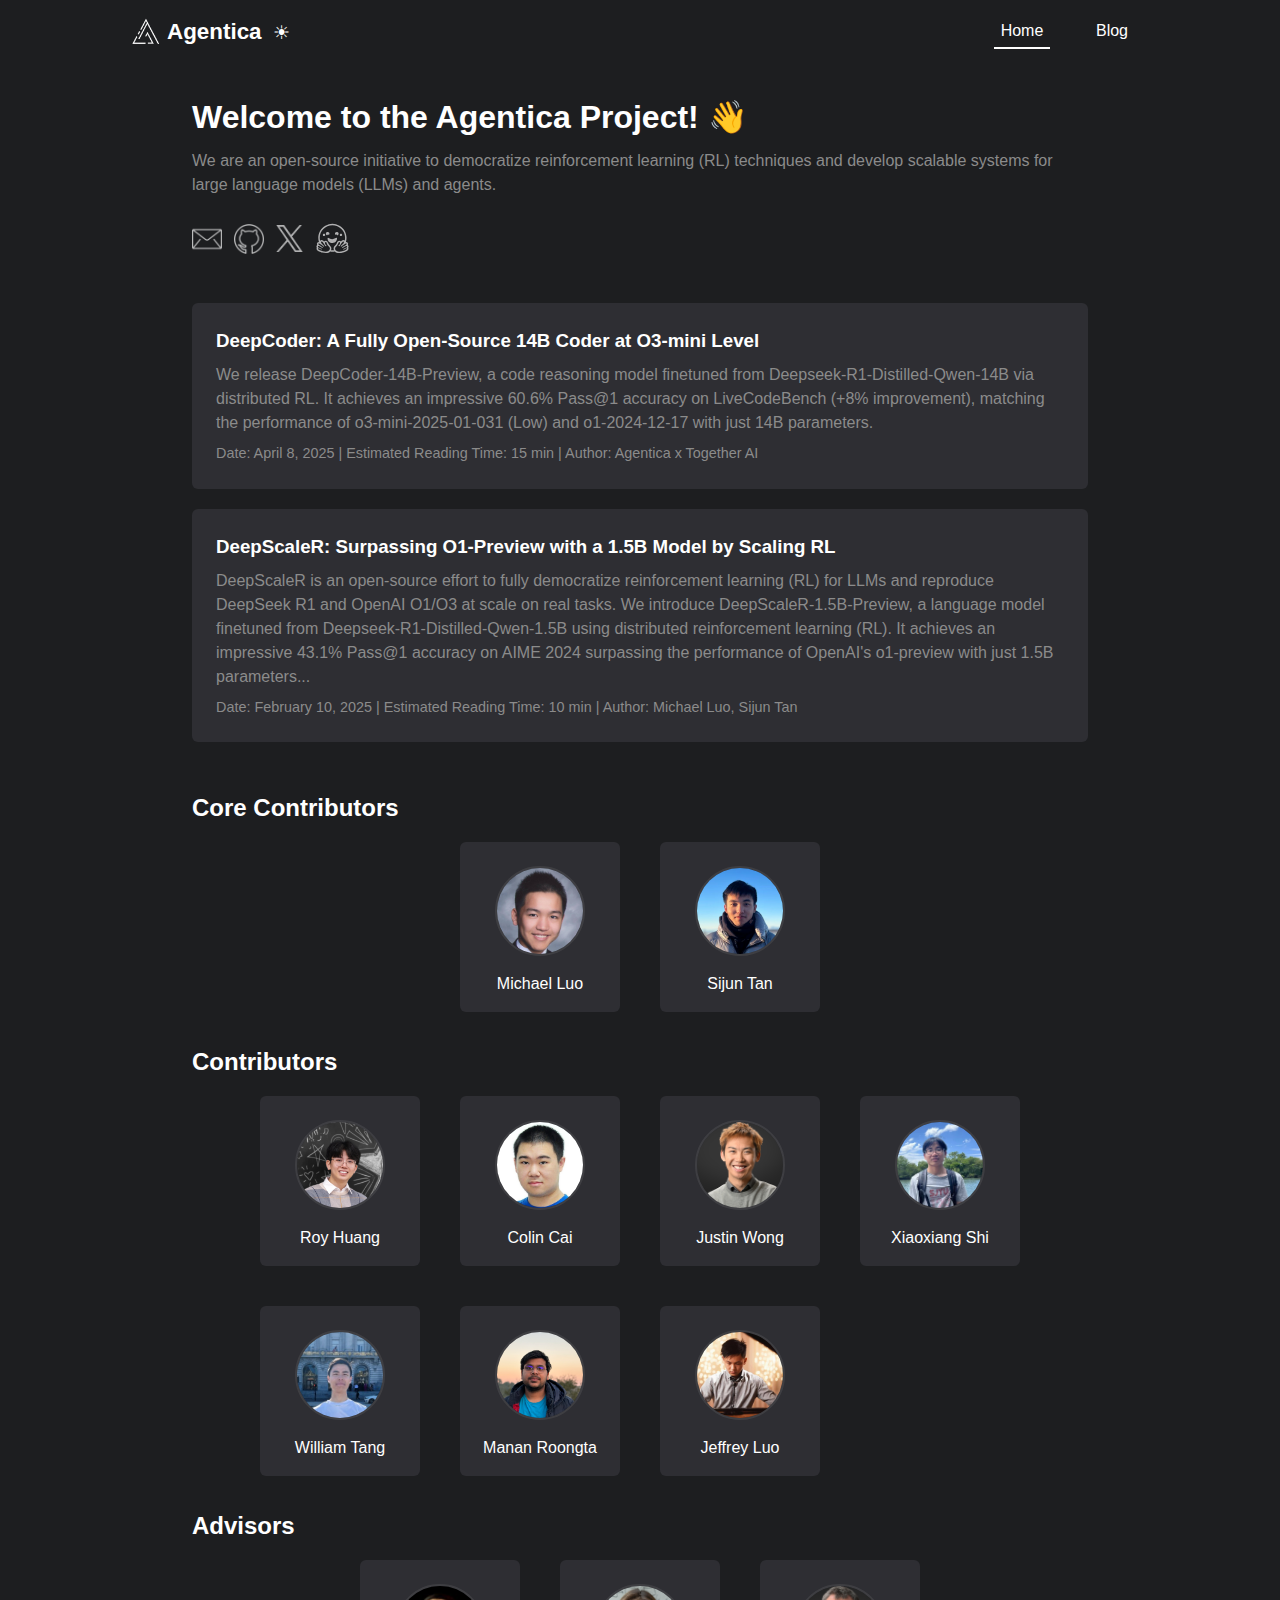
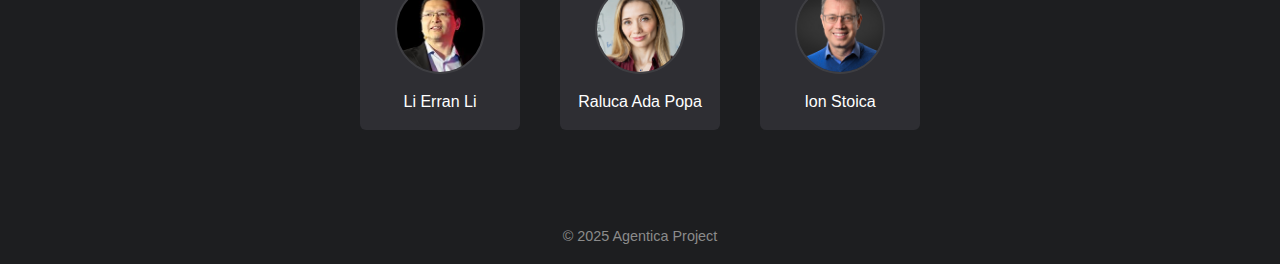
==== commit 6fcfe84c: "add new person" ====
--- a/index.html
+++ b/index.html
@@ -102,6 +102,23 @@
     <div class="team-group">
       <h3>Contributors</h3>
       <div class="team-grid contributors-grid">
+
+        <!-- Roy Huang -->
+        <div class="team-member">
+          <a href="https://www.linkedin.com/in/royh021/" target="_blank" rel="noopener noreferrer">
+            <img src="images/people/roy_huang.jpg" alt="Roy Huang" />
+            <h4>Roy Huang</h4>
+          </a>
+        </div>
+
+        <!-- Colin Cai -->
+        <div class="team-member">
+          <a href="https://www.linkedin.com/in/colincai9" target="_blank" rel="noopener noreferrer">
+            <img src="images/people/colin_cai.jpg" alt="Colin Cai" />
+            <h4>Colin Cai</h4>
+          </a>
+        </div>
+
         <!-- Justin Wong -->
         <div class="team-member">
           <a href="https://people.eecs.berkeley.edu/~wong.justin/" target="_blank" rel="noopener noreferrer">
@@ -115,14 +132,6 @@
           <a href="https://scholar.google.com/citations?user=G4YpJt4AAAAJ&hl=en" target="_blank" rel="noopener noreferrer">
             <img src="images/people/xiaoxiang_shi.jpg" alt="Xiaoxiang Shi" />
             <h4>Xiaoxiang Shi</h4>
-          </a>
-        </div>
-
-        <!-- Colin Cai -->
-        <div class="team-member">
-          <a href="https://www.linkedin.com/in/colincai9" target="_blank" rel="noopener noreferrer">
-            <img src="images/people/colin_cai.jpg" alt="Colin Cai" />
-            <h4>Colin Cai</h4>
           </a>
         </div>
 
